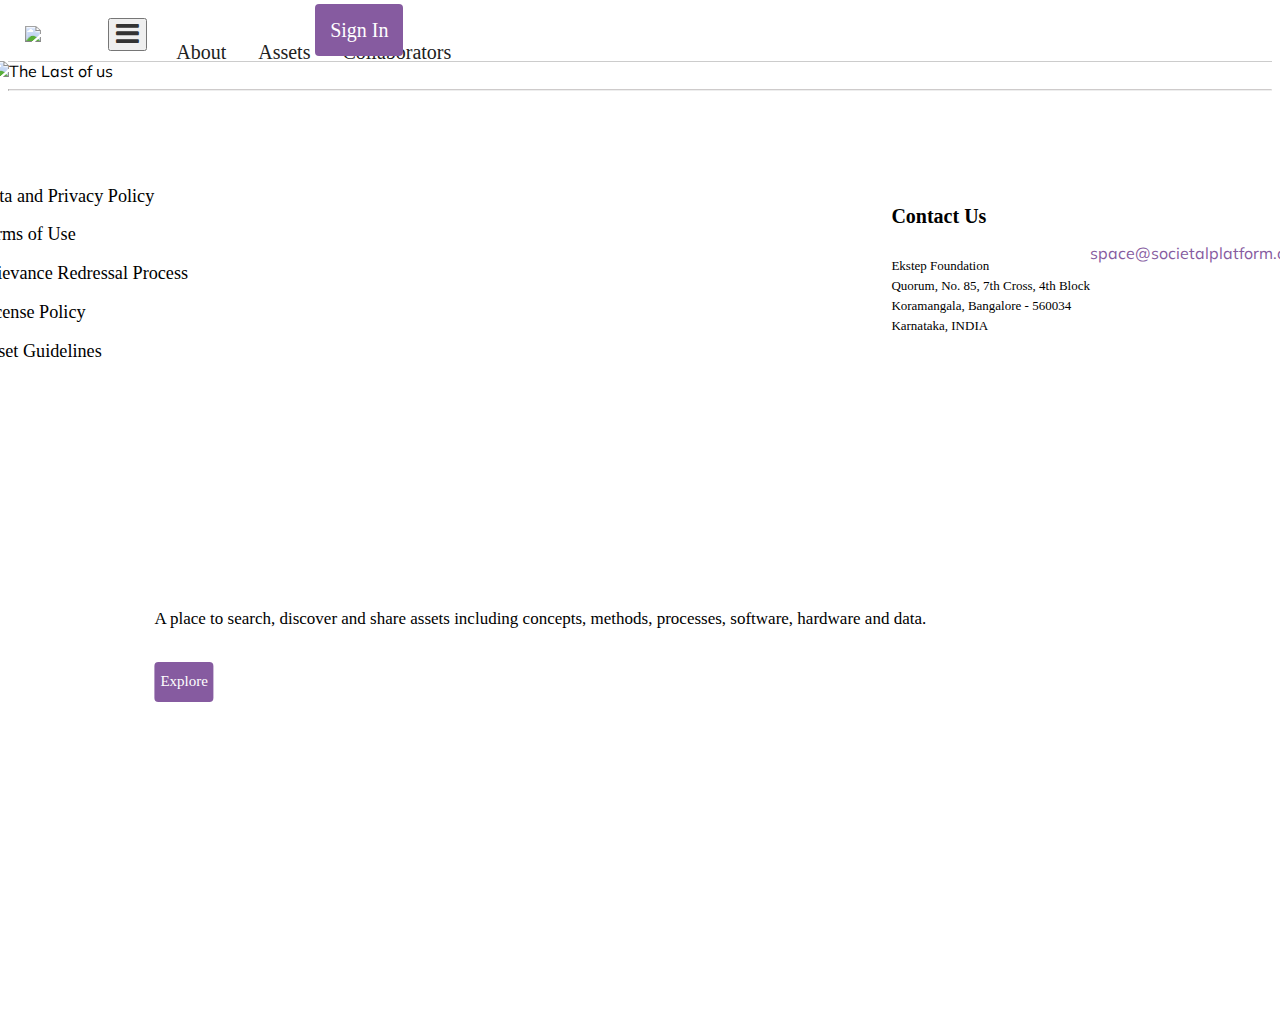
==== src/app/tenant/space/index.html @ 30da12bd "Merge remote-tracking branch 'origin/dev-rajesh' into sb2-content-v2" ====
<!DOCTYPE html>
<html lang="en" prefix="og: http://ogp.me/ns#">

<head>
	<meta charset="utf-8">
	<meta http-equiv="X-UA-Compatible" content="IE=edge">
	<meta name="viewport" content="width=device-width, initial-scale=1">
	<meta name="description"
		content="Teaching is better with a friend! Teach with Sunbird, the official MAA app for Sunbird’s school teachers.">
	<meta name="author" content="@HRDMinistry">
	<!-- changes -->
	<!-- Favicons -->
	<!-- <link rel="apple-touch-icon" sizes="180x180" href="images/favicons/apple-touch-icon.png"> -->
	<!-- <link rel="icon" type="image/png" sizes="32x32" href="images/favicons/favicon-32x32.png"> -->
	<!-- <link rel="icon" type="image/png" sizes="16x16" href="images/favicons/favicon-16x16.png"> -->
	<!-- <link rel="manifest" href="images/favicons/manifest.json"> -->
	<meta name="theme-color" content="#ffffff">

	<title>SPace</title>

	<!-- Og Tags -->
	<meta property="og:title" content="Sunbird" />
	<meta property="og:site_name" content="Sunbird" />
	<meta property="og:type" content="website" />
	<meta property="og:locale" content="en_gb" />
	<meta property="og:url" content="https://diksha.gov.in/Sunbird/" />
	<meta property="og:image" content="https://diksha.gov.in/Sunbird/images/preview.png" />
	<meta property="og:description"
		content="Teaching is better with a friend! Teach with Sunbird, the official MAA app for Sunbird’s school teachers." />

	<!--Twitter Cards-->
	<meta name="twitter:card" content="summary_large_image">
	<meta name="twitter:url" content="https://diksha.gov.in/Sunbird/">
	<meta name="twitter:title" content="Sunbird">
	<meta name="twitter:description"
		content="Teaching is better with a friend! Teach with Sunbird, the official MAA app for Sunbird’s school teachers.">
	<meta name="twitter:site" content="@Sunbird">
	<meta name="twitter:creator" content="@Sunbird">

	<!-- Bootstrap Core CSS -->
	<link href="vendor/bootstrap.min.css" rel="stylesheet">

	<!-- Font Awesome CSS -->
	<link href="vendor/font-awesome.min.css" rel="stylesheet">

	<!-- Magnific popup CSS -->
	<link href="vendor/magnific-popup.css" rel="stylesheet">

	<!-- Owl Carousel CSS -->
	<link href="vendor/owl.carousel.min.css" rel="stylesheet">

	<!-- Muli font-->
	<link href="https://fonts.googleapis.com/css?family=Montserrat%7CMuli%7COpen+Sans%7CRoboto" rel="stylesheet">

	<!-- font awesome-->
	<link href="https://stackpath.bootstrapcdn.com/font-awesome/4.7.0/css/font-awesome.min.css" rel="stylesheet" integrity="sha384-wvfXpqpZZVQGK6TAh5PVlGOfQNHSoD2xbE+QkPxCAFlNEevoEH3Sl0sibVcOQVnN" crossorigin="anonymous">

	<link href="https://fonts.googleapis.com/css2?family=Roboto+Slab&display=swap" rel="stylesheet">
	<!-- Custom CSS -->
	<link href="css/custom.css" rel="stylesheet">

	<link href="https://fonts.googleapis.com/css?family=Muli&display=swap" rel="stylesheet">
	<link href="https://fonts.googleapis.com/css?family=Open+Sans:300,300i,400,400i,600,600i,700,700i,800,800i"
		rel="stylesheet">
	<!-- HTML5 Shim and Respond.js IE8 support of HTML5 elements and media queries -->
	<!--[if lt IE 9]>
        <script src="js/html5shiv.js"></script>
        <script src="js/respond.min.js"></script>
    <![endif]-->
</head>

<body>

	<!-- Header -->
	<header style="display: flex;" class="bg-white p-10" id="nav-bar">
		<div class="ui logo d-flex flex-ai-center row">
			<div class="col-2">
				<span class="navbar-brand ">
					<a class="flex-ai-center ml-10"><img class="image centered cursor-pointer ml-10"
							src="images/spacelogonew.png" alt="sunbird.ins"></a>
				</span>
			</div>
			<div class="col navbar-toggle collapsed">
				<button type="button" class="navbar-toggle collapsed " data-toggle="collapse" data-target="#menu"
					aria-expanded="false">
					<span class="sr-only">Toggle navigation</span>
					<i class="fa fa-bars fa-2x"></i>
				</button>
			</div>
			



			<!-- <div class="col-lg-offset-3">
					<a class="sunblogin menuItem font-weight-bold ml-auto btn btn-purple" href="/resources" id="ab">
									Sign In </a>
					</div> -->

		</div>
		</div>
		<div style="display: flex;margin-right: 0;" class="container">
			<div class="col-lg-6">
				<nav class="navbar-collapse collapse" id="menu" aria-expanded="false"
					style="height: 1px;margin-top: 22px;margin-left: 30px;">
					<div class="computer only">
						<a class="menuItem links" onclick="gotoContact('about')">About</a>
						<a class="menuItem links" onclick="gotoResources('explore')">Assets</a>
						<a class="menuItem links" onclick="gotoContact('collaborators')">Collaborators</a>
						<!-- <a class="menuItem" id="a" onclick="gotoContact('contactUs')">Contact</a> -->
						<!-- <a class="menuItem" id="a" href="/contactUs">Contact</a> -->
						
					</div>
				</nav>
			</div>
			<div style="width: 46%;">
				<a class="col-lg-push-12 sunblogin menuItem font-weight-bold ml-auto btn btn-purple"
							href="/resources" id="ab">
							Sign In </a>
			</div>
		</div>
	</header>
	<!-- /Header -->

	<!-- Slideshow -->
	<div class="">
		<div class="container-fluid">
			<div class="row">
				<div id="owl-demo" class="owl-carousel slideshow-carousel">
					<!-- SlideShow Item-->
					<!-- <div class="container"> -->
					<div class="item"><img src="images/spacebannernew.jpg" alt="The Last of us">
						<div class="slide-details text-center text-white">
							<div class="container-1">
								<!-- <p class="fax"> Welcome to Societal Platform Assets Collaboration Environment</p> -->
								<p class="text"> A place to search, discover and share assets including concepts,
									methods, processes, software, hardware and data.
								</p>
								<br> <button class="ui explore btn btn-purple button flex-as-center mr-20" tabindex="0"
									onclick="gotoResources('explore')">
									Explore
								</button>
							</div>
						</div>
					</div>
					<!-- <div class="item"><img src="images/banner_bg.jpg" alt="GTA V">
						<div class="slide-details text-center text-white">
							<div class="container">
								<p class="fax2">Explore Thinking</p>
								<p class="text"> Societal Platform Thinking is a new way to resolve large scale, complex
									societal challenges at scale, with speed and sustainably. It brings Samaaj, Sarkaar
									and Bazaar together to collaborate and innovate leveraging the technology.
								</p>
								<br> <a target="_blank" class="ui explore btn btn-purple button flex-as-center mr-20"
									tabindex="0" href="https://societalplatform.org/">
									Explore the Thinking
								</a>
							</div>
						</div>
					</div>
					<div class="item"><img src="images/banner_bg.jpg" alt="Mirror Edge">
						<div class="slide-details text-center text-white">
							<div class="container">
								<p class="fax2">Core Values</p>
								<p class="text"> The foundation of Societal Platform Thinking rests on the underlying
									core values. The ten core values act as the North Star of the Thinking.</p>
								<br> <button class="ui explore btn btn-purple button flex-as-center mr-20" tabindex="0"
								onclick="gotoResources('core')">
									Explore the Core Values
								</button>
							</div>
						</div>
					</div>
					<div class="item"><img src="images/banner_bg.jpg" alt="Mirror Edge">
						<div class="slide-details text-center text-white">
							<div class="container">
								<p class="fax">Framework</p>
								<p class="text"> How can we practice Societal Platform Thinking to resolve large scale
									societal challenges? What is the next step forward in this journey? The Societal
									Platform Framework acts as a guide in the journey of Societal Platform by asking
									important questions and ushering towards the next steps.
								</p>
								<br> <button class="ui explore btn btn-purple button flex-as-center mr-20" tabindex="0"
								onclick="gotoResources('framework')">
									Explore the Framework
								</button>
							</div>
						</div>
					</div> -->
				</div>
			</div>
			<!-- /SlideShow Item-->
			<!-- </div> -->
		</div>
	</div>
	</div>
	<!-- /Slideshow -->



	<hr style="border-top: 1px solid #cecbcb;">
	<!-- Footer -->
	<footer class="footer1 container " *ngIf="showFooter" [class.changePadding]="padding === true">
		<div class="ui container">

			<div class="">
				<div class="row pt-2 pb-2">
					<!-- <div class="col-lg-3 col-sm-12 col-md-4 text-pp-crt  mt-15 "> -->
					<!-- <div class="row">
							<div _ngcontent-c3="" class="ft-1 font" role="banner">
								<p><a href="https://societalplatform.org/code-of-sharing/" class="cmnlink"
										style="font-family: 'Muli', sans-serif;" target="_blank" >Societal
										Platform Code of Sharing</a></p>
								<p><a href="https://twitter.com/SocietalPlatfrm" target="_blank"
										style="font-family: 'Muli', sans-serif;"
										class="footer__link footer__link--twitter cmnlink"><i class="fa fa-twitter"></i> Follow
										us on Twitter</a></p>
							</div>
						</div> -->
					<div class="col">
						<div class="row">
							<div _ngcontent-c3="" class="ft-1 font" role="banner">
								<!-- <p class="p"> EkStep Foundation </p>
                     <p class="p"><a href="space@societalplatform.org" style="font-family: 'Muli', sans-serif;" target="_blank" class=""></a>   email: space@societalplatform.org</p> -->
								<p class="p"><a onclick="footer('policy')">Data and Privacy Policy </a> </p>
								<p class="p"> <a onclick="footer('termsOfUse')">Terms of Use </a> </p>
								<p class="p"> <a onclick="footer('process')">Grievance Redressal Process </a> </p>
								<p class="p"> <a onclick="footer('licensepolicy')">License Policy </a> </p>
								<p class="p"> <a onclick="footer('assetguidelines')">Asset Guidelines </a> </p>
							</div>
						</div>
					</div>
					<!-- <div class="col-lg-6 pr-5 col-md-5 col-sm-12 text-pp-crt-rg  mt-15" style="padding:0 1em;">
						<div class="row font">
							<p>Copyright © 2018 EkStep Foundation. All content here is licensed under a&nbsp;<a
									title=" Creative Commons Attribution-NoDerivatives 4.0 International License"
									href="https://creativecommons.org/licenses/by-nd/4.0/" target="_blank"
									class="link"
									rel="noopener">Creative Commons Attribution-NoDerivatives 4.0 International
									License</a>&nbsp;unless otherwise noted.</p>
						</div>
					</div> -->
					<div class="col-lg-3 col-md-4 col-sm-12 text-pp mt-15">
						<div class="row r">
							<h5 class="footer__title" style="font-family: 'CampaignMedium';
							color: Black!important;">Contact Us</h5>
						</div>
						<div class="row">
							<div>
								<p class="footer__right__content" style="font-family: 'MonsterattRegular_2';">Ekstep
									Foundation <br>
									Quorum, No. 85, 7th Cross, 4th Block<br>
									Koramangala, Bangalore - 560034<br>
									Karnataka, INDIA</p>
							</div>
							<div>
								<a class="text-purple" href="mailto: space@societalplatform.org" style="font-family: 'Muli', sans-serif;"
									class="link" target="_blank" class="footer__link">space@societalplatform.org</a>
							</div>

						</div>
					</div>
				</div>
			</div>
		</div>
	</footer>
	<!-- /Footer -->

	<!-- jQuery (necessary for Bootstrap's JavaScript plugins) -->
	<script src="vendor/jquery.min.js"></script>
	<script src="vendor/bootstrap.min.js"></script>
	<script src="vendor/owl.carousel.min.js"></script>
	<script src="vendor/scrollreveal.min.js"></script>
	<script src="vendor/jquery.magnific-popup.min.js"></script>
	<script src="js/custom.js"></script>

	<script type="text/JavaScript">
	$(document).ready(function() {
 $("#owl-demo").owlCarousel({
	 
	 navigation : true, // Show next and prev buttons
	 slideSpeed : 300,
	 paginationSpeed : 400,
	 singleItem:true,
	 items : 4

 });
});
function gotoResources(key) {
	console.log('function callled by = ', key);
if(key){
		window.location.href = '/space/'+ key;
    }
}
function gotoContact(key) {
	console.log('function callled by = ', key);
	if ( key === 'about') {
    window.location.href = '/space/'+key;
    }
    if ( key === 'contactUs') {
		window.location.href = '/space/'+key;
		}
		if ( key === 'collaborators') {
		window.location.href = '/space/'+ key;
    }
}
function footer(key) {
	debugger;
	if ( key === 'policy') {
    window.location.href = '/space/'+key;
    }
    if ( key === 'process') {
		window.location.href = '/space/'+key;
		}
		if ( key === 'termsOfUse') {
		window.location.href = '/space/'+key;
	}
	if( key === 'licensepolicy') {
        window.location.href = '/space/'+key;
      }
      if( key === 'assetguidelines') {
        window.location.href = '/space/'+key;
      }
}
	</script>
</body>

</html>
---- src/app/tenant/space/css/custom.css ----
@media screen and (max-width:600px){
.col-xxs-3{width:25% !important; padding-left:15px; padding-right:15px; position:relative; float:left;}
.col-xxs-4{width:33.33% !important; padding-left:15px; padding-right:15px; position:relative;float:left;}
.col-xxs-6{width:50% !important; padding-left:15px; padding-right:15px; position:relative;float:left;}
.col-xxs-9{width:75% !important; padding-left:15px; padding-right:15px; position:relative;float:left;}
.col-xxs-12{width:100% !important; padding-left:15px; padding-right:15px; position:relative;float:left;}
.sites-list{flex-wrap:wrap;}
.site-item{width:33.33%;}
.site-1{width:70%;}
.site-2{width:30%;}
.site-3{width:70%;}
.site-4{width:30%;}
}
@media screen and (max-width:480px){
.col-xxxs-1{width:8.33% !important; padding-left:15px; padding-right:15px; position:relative;float:left;}
.col-xxxs-2{width:16.66% !important; padding-left:15px; padding-right:15px; position:relative;float:left;}
.col-xxxs-3{width:25% !important; padding-left:15px; padding-right:15px; position:relative;float:left;}
.col-xxxs-4{width:33.33% !important; padding-left:15px; padding-right:15px; position:relative;float:left;}
.col-xxxs-6{width:50% !important; padding-left:15px; padding-right:15px; position:relative;float:left;}
.col-xxxs-10{width:83.34% !important; padding-left:15px; padding-right:15px; position:relative;float:left;}
.col-xxxs-11{width:91.64% !important; padding-left:15px; padding-right:15px; position:relative;float:left;}
.col-xxxs-12{width:100% !important; padding-left:15px; padding-right:15px; position:relative;float:left;}
footer{text-align:center;}
.site-item{width:50%;}
.news-item h4{font-size:16px;}
.site-1{width:70%;}
.site-2{width:30%;}
.site-3{width:100%;}
.site-4{width:100%;}

}

body{
	font-family: 'Muli', sans-serif;
	overflow-x: hidden;
}
@font-face {
	font-family: 'CampaignMedium';
	src: url('../fonts/CampaignMedium.woff');
	font-style: normal !important;
	font-weight: 500 !important;
}
.margint5{
	margin-top:5px;
}
.partnerTitle {
	font-family: 'CampaignMedium' !important;
}
.padding10{
	padding:10px;
}
video{
	width:100%;
}
img{
	max-width:100%;
}
.responsive-video {
	position: relative;
	padding-bottom: 56.25%; /* 16:9 */
	height: 0;
}
.responsive-video iframe ,
.responsive-video video {
	position: absolute;
	top: 0;
	left: 0;
	width: 100%;
	height: 100%;
	border-radius:5px;
}

a,
a:hover,
a:active,
a:focus,
a.no-underline,
a.no-underline:hover,
a.no-underline:active,
a.no-underline:focus{
	text-decoration:none;
}
a.white{
    color: #fff;
    border: 2px solid #fff;
}
a.white:hover,
a.white:active,
a.white:focus{
	color: #333;
    border: 2px solid #FBBC05;
    background-color:#FBBC05;
    text-shadow: none;
}
a.orange{
	color: #333;
    border: 2px solid #FBBC05;
    background-color:#FBBC05;
    text-shadow: none;
}

a.orange:hover,
a.orange:active,
a.orange:focus{
    color: #fff;
    border: 2px solid #fff;
    background-color:transparent
}
.transition{
	transition: all 300ms;
}
.text-brown{
	color:#ed653e;
}
.text-white{
	color:#fff !important;
}
.text-blue{
	color: #012b54;
}
.text-gray{
	color: #777;
}
.bg-blue{
	background: #012b54;
}
.bg-gray{
	background: #555;
}
.bg-white{
	background: #fff;
}
.header {
    padding-top: 15px;
    padding-bottom: 15px;
}
h1.logo {
    margin: 0;
    padding: 0;
}
h1.logo img{ 
	margin:0 15px 0 0;
	max-height:50px;
}
.h2, h2 {
    font-size: 24px;
    font-weight: 600;
}
.navbar-brand{
	font-size: 13px;
    font-weight: 600;
    color: #fff;
	/* padding: 5px 20px; */
	padding: 1.6px !important;
    line-height: 20px;
}
.nav>li>a{
	font-size: 13px;
    font-weight: 600;
    color: #333;
    transition: color 0.25s ease-out;
    text-decoration: none;
    padding: 13px 18px;
    display: block;
    line-height: 20px;
}
.nav>li>a:focus,
.nav>li>a:hover{
    text-decoration: none;
    background-color: transparent;
    color: #f47f62;
}
.nav>li>a.login{
	background-color: #019648
}
.nav>li>a.login:hover,
.nav>li>a.login:active,
.nav>li>a.login:focus{
	background-color: #f47f62;
	color:#fff;
}
.navbar-toggle{
	margin:0;
	/* padding:13px 20px; */
	color:#333;
}
.navbar-brand{
	height:auto;
}
.navbar-collapse.in{
    z-index: 2;
}
.nav-fix{
	position:fixed;
	top:0;
	left:0;
	right:0;
	z-index:99;
}
#nav-bar{
	box-shadow: 0 1px 0 #ccc;
}
.menu{
	margin-top: 20px;
}
.nav-fix .menu{
	margin-top: 5px;
}
.hash-fix:before{
	display: block; 
	content: " "; 
	visibility: hidden;
	margin-top:-55px;
	height:55px;
}
.header-bg{
	background:url(../images/header-bg.png) 0 0 no-repeat;
	background-size: cover;
}
.top-space{
	margin-top:20px;
}
.gray-scale{
    -webkit-filter: grayscale(50%);
    filter: grayscale(50%);
}
.slogan span{
	font-size:14px;
	font-weight:600;
	color:#ed653e;
}
.slogan strong{
	color:#fff;
	font-size: 28px;
    line-height: 36px;
}
.readMore,
.readLess{
	cursor:pointer;
}

.owl-carousel .owl-item .quote-personImg img{
	border-radius:50%;
	width: 150px;
    height: 150px;
    margin: 0 auto;
}
.quote{
	text-align:center;
	padding:30px 0;
}
.quote-text{
	font-size: 14px;
	margin: 20px;
	position:relative;
	padding:5px;
}
.quote-text:before,
.quote-text:after{
	display: inline-block;
    font: normal normal normal 14px/1 FontAwesome;
    font-size: inherit;
    text-rendering: auto;
    -webkit-font-smoothing: antialiased;
    -moz-osx-font-smoothing: grayscale;
    position:absolute;
    top:-5px;
}
.quote-text:before{
	content: "\f10d";
	left:-15px;
}
.quote-text:after{
	content: "\f10e";
	right:-15px;
}
.quote-personName{
	font-size:20px;
}
.quote-personPosition{
	font-weight: 500
}
.owl-prev,
.owl-next{
	position:absolute;
	top:50%;
	transform: translateY(-50%);
	font-size:42px;
	color:#777;
}
.owl-prev{
	left:5px;
	right:auto;
}
.owl-next{
	right:5px;
	left:auto;
}
.owl-dots{
	display:flex;
	justify-content:center;
}
.owl-dot{
	height:8px;
	width:8px;
	border-radius:50%;
	border:1px solid #ccc;
	margin:3px;
	background-color:rgba(0,0,0,0.7);
}
.owl-dot.active{
	border:1px solid #eee;
	background-color:#eee;
}
.owl-nav div{
	padding:5px;
}
/*Journey Slideshow*/
.milestone{
	position:relative;
}
.milestone-details{
	background-color:rgba(0,0,0,0.7);
	padding:20px 30px;
	color:#fff;
}
.milestone-date{
	font-weight:600;
	margin-bottom:10px;
	font-size: 16px;
}
/*Slideshow*/
.slide{
	position:relative;
}
.slide-details{
	padding:0;
	color:#333;
	position:absolute;
	top: 50%;
	left:50%;
	transform:translate(-50%,-50%);
	font-weight:500;
	font-size:15px;
	/* text-shadow:1px 1px 1px #000; */
	width:100%;
}

.slide-highlights{
	font-weight:600;
	font-size:16px;
}
.slide-cover{
	position:absolute;
	top:0;
	bottom:0;
	left:0;
	right:0;
}
.slide-grad{
	background-color:rgba(0,0,0,0.6);
}
.slide-actions{
	text-transform:uppercase;
}
/* .slide-details a{
	padding: 5px 10px;
    line-height: 1;
    font-size: 15px;
    color:#333;
	border: 2px solid #333;
	display:inline-block;
} */
.slide-desc{
	font-weight:100;
	font-size:13px;
}
.slideshow-carousel .owl-prev,
.slideshow-carousel .owl-next{
	color: #fff;
	text-shadow:0 0 1px #ccc;
}
.slide-icons{
	display:flex;
	justify-content:center;
}
.slide-icons img{
	width:auto !important;
	height: 50px;
	margin:5px 15px;
}
.slide-details h2{
	font-weight:300;
	font-size:14px;
	line-height:1.1;
	margin:0;
}
.slide-details h2 strong{
	font-weight: 500;
	font-size: 14px;
}
/* Vision Slideshow */
.vision-carousel .owl-prev, 
.vision-carousel .owl-next{
	color: #fff;
	text-shadow:0 0 1px #ccc;
}
.champions img{
	max-height:80px;
}
.sites-list{
	display: flex;
    justify-content: space-around;
    align-items: center;
}
.site-item{
	padding:10px;
	text-align:center;
}
.partner img{height:60px;margin:10px 30px; width:auto !important;}
footer a:hover,
footer a:active,
footer a:focus,
footer a:visited{
    color: #0056b3;
	text-decoration:underline;
}
address{margin:0;}
.alpha-list{
	list-style-type: lower-alpha;
}
.lower-roman{
	list-style-type: lower-roman;
}
.list-circle{
	list-style-type: circle;
}
/*Above 768px*/
@media only screen and (min-width: 768px){
	.owl-dots{
		position:absolute;
		bottom:20px;
		right:30px;
	}
	.owl-dot{
		height:8px;
		width:8px;
		border-radius:50%;
		border:1px solid #fff;
		margin:3px;
		background-color:transparent;
		box-shadow: 0 0 2px #888;
	}
	.owl-dot.active{
		border:1px solid #fff;
		background-color:#fff;
	}
	.milestone-details{
		position:absolute;
		bottom:0;
		left:0;
		right:0;
		background-color:rgba(0,0,0,0.7);
		padding:20px 30px;
		color:#fff;
	}
	.slide-details{
		font-size:22px;
		/* text-shadow:1px 1px 1px #000; */
		/* width:90%; */
		position: absolute;
    left: 0;
    bottom: 0;
		width: auto;
		padding:20px 30px;
	}
	.slide-highlights{
		font-size:34px;
	}
	.slide-actions{
		padding:10px;
		margin:10px 0;
	}
	.slide-icons img{
		height: 80px;
		margin:5px 20px;
	}
	.slide-details h2{
		font-weight:300;
		font-size:34px;
		line-height:1.5;
	}
	.slide-details h2 strong{
		font-weight: 500;
		font-size: 30px;
	}
	/* .slide-details a{
		padding: 5px 10px;
		margin:0 10px;
		font-size: 18px;
	} */
	.slide-desc{
		margin:10px 0;
		font-size:22px;
	}
	.slide-details{
		transform: translate(10%,30%);
	}
	.slide-actions{
		padding:10px 0;
	}
}
/*Above 992px*/
@media only screen and (min-width: 992px){
	.header-bg {
		background-size:100%;
	}
	.top-space{
		margin-top:40px;
	}	
	.slogan span{
		font-size:18px;
	}
	.slogan strong{
		color:#fff;
		font-size:40px;
		line-height: 50px;
	}
	.quote{
		padding:30px;
	}
	.quote-text{
		font-size: 18px;
		margin: 20px 70px;
		position:relative;
	}
	.owl-nav{
		top:50%;
	}
	.site-1{
		max-width: 230px;
	}
	h1.logo img{ 
		margin:0 20px 0 0;
		max-height:75px;
	}
	.nav-fix h1.logo img{ 
		margin:0 20px 0 0;
		max-height:50px;
	}
}
/*Above 1200px*/
@media screen and (min-width:1200px){
	.playlist-cover {
		height:360px;
	}
}
/*Above 1280px*/
@media screen and (min-width: 1280px){
	.slogan{
		padding: 0 20px;
	}
	.slogan strong{
		color:#fff;
		font-size:48px;
		line-height: 60px;
	}
}
.playlist{
	border:1px solid #ccc;
	border-radius:3px;
	padding:15px;
}
.playlist-cover {
	overflow-y:auto;
}
.playlist-list-item{
	margin:0 0 15px 0;
	cursor:pointer;
}
.playlist-list-item span,
.playlist-list-item a,
.playlist-list-item a:hover,
.playlist-list-item a:active,
.playlist-list-item a:focus{
	display:flex;
	color:#555;
	text-decoration:none;
	align-items: center;	
}
.playlist-list-item.active span,
.playlist-list-item.active a{
	color:#ed653e;	
}
.playlist-list-item a i,
.playlist-list-item span i{
	display:inline-block;
    margin: 5px 20px 5px 5px;
}
/*Above 1200px*/
@media screen and (min-width:1200px){
	.playlist-cover {
		height:360px;
	}
}

.fax{
	margin-top: 3rem;
	  font-size: 41px;
	  font-family: 'Muli', sans-serif , Bold;
  }
  .fax2{
  
	  margin-top: 5rem;
		font-size: 41px;
		font-family: 'Muli', sans-serif , Bold;
  }
  .text {
    width: 74rem;
    margin: auto;
    display: block;
	font-size: 17px;
	color: black;
    font-family: 'MonsterattRegular_2';
    font-weight: 400;
  }
  .btn-purple {
	background-color: #865BA0 !important;
	border-radius:4px !important;
	border: none;
	color:#fff !important;
	border-radius: 5px;
	height: 40px;
	font-family: 'MonsterattRegular_2';
	font-size: 15px;
	width: fit-content;
	/* text-transform: uppercase; */
	font-weight: 400;
	box-shadow: none;
	cursor: pointer;
  }
  .flex-ai-center {
    align-items: center !important;
}
.image {
	/*
	 height: 44px !important;
	 */
	/* max-height: 56px; */
    vertical-align: middle;
    border-style: none;
}
.ml-10 {
    margin-left: 10px !important;
}
.cursor-pointer {
    cursor: pointer !important;
}
@media (min-width: 992px){
.col-lg {
    flex-basis: 0;
    flex-grow: 1;
    max-width: 100%;
}}
 .col-lg {
    position: relative;
    width: 100%;
    padding-right: 15px;
    padding-left: 15px;
}
.d-flex {
    display: flex!important;
}
.row {
    display: flex;
    flex-wrap: wrap;
    margin-right: -15px;
    margin-left: -15px;
}
  .ui.basic.button.qr-code-btn.disabled {
	opacity: 0.7 !important;
  }
  .item1 {
  color: black!important;
  box-shadow: none;
  -ms-grid-row-align: center;
  align-self: center;
  margin: 0 0;
  padding: .35714286em .5em;
  font-weight: 400;
  transition: opacity .1s ease;
  }
  #buttonS{
	display: block;
	  width: 115px;
	  /* height: 25px; */
	  background: lightgreen;
	  /* padding: 10px; */
	  text-align: center;
	  border-radius: 5px;
	  color: white;
	  font-weight: bold;
  }
  #a {
	font-family: 'Muli', sans-serif;
  }
  .nav-item{
	color: white !important;
  }
  
  .green1 {
	background-color:lightgreen !important;
  }
  .primary-header .logo img {
	height: 44px !important;
  }
  .ui.text.menu .item {
	color: white !important;
  }
  .i{
	font-family: 'Muli', sans-serif;
  }
  .fz
  {
	justify-content: center;
	height: 1rem !important;
  }
  /* Tabs*/
  section {
	padding: 60px 0;
  }
  .link {
	cursor: pointer;
  }
  section .section-title {
	text-align: center;
	color: #007b5e;
	margin-bottom: 50px;
	text-transform: uppercase;
  }
  #tabs{
  background: #007b5e;
	color: #eee;
  }
  #tabs h6.section-title{
	color: #eee;
  }
  
  #tabs .nav-tabs .nav-item.show .nav-link, .nav-tabs .nav-link.active {
	color:white;
	background-color: transparent;
	border-color: transparent transparent #f3f3f3;
	border-bottom: 4px solid !important;
	font-size: 13px !important;
	font-weight: bold;
  }
  .nav-tabs .nav-link.active {
	font-size: 13px !important;
	color:white;
  }
  @media only screen and (min-width: 768px) {
	.primary-searchbar-alignment {
	  margin-right: auto;
	  margin-left: 15px;
	  width: calc(100% - 284px);
	  max-width: 490px;
	}
	.ui.basic.button.qr-code-btn {
	  height: 29px;
	  padding-top: 8px;
	}
  }
  
  .primary-nav-item .item {
	font-size: 1rem;
  }
  
  .ui.menu .primary-nav-item a.item.active {
	background: none;
	
	font-size: 1rem;
	font-weight: bold;
  }
  .ui.menu .primary-nav-item a.item:hover {
	
  }
  .ui.text.menu .item.active {
	
	font-size: 1rem;
	font-weight: bold;
  }
  
  .ui.menu a.item:hover {
	background: none;
  }
  
  .ui.menu .primary-nav-item a.item.divider {
	top: 15px;
	border-right: 0.5px solid #196d7f;
	opacity: 0.4;
	max-height: 8px;
	padding: 8px;
	border-width: 2px;
	margin-right: 10px;
  }
  a.links {
	font-family: 'CampaignMedium' !important;
	font-size: 1.25em;
    padding: 14px;
}
#ab{
	border-radius:4px !important;
	text-align: center;
	font-style: 'MonsterattRegular_2' !important;
	font-weight: 400 !important;
	z-index: 11;
	font-size: 1.25em !important;
	height: 47px;
	padding: 15px !important;
	margin: 4px;
  }
  .ui.icon.button {
	background: #edf4f9;
	padding: 1px 7px 4px 7px;
  }
  
  
  .ui.menu .active.item {
	background: none;
  }
  .search-qrcode-divider {
	opacity: 0.4;
	border-right: 2px solid #fff;
  }
  
  .profile-avtar:hover{
	opacity:1;
  }
  
  @media screen and (max-width:374px ) and (min-width: 312px) {
	.primary-header .logo img{
	  height:36px !important;
	}
	.navbar-padding {
	  padding: 3rem !important;
	  margin-top: -5rem !important;
	}
  .profile-avtar {
	top: -4rem;
	  left: 17rem;
  }
  
	}
	  @media screen and (max-width: 424px) and (min-width: 375px) {
  
	  .img-fluid[_ngcontent-c17] {
		  height: 60rem !important;
	  }
	  .text-c[_ngcontent-c8] {
		width: 0 !important;
	  }
	  .navbar-padding {
		padding: 3rem !important;
		/* margin-top: -5rem !important; */
	  }
	  .primary-header .logo img{
		height:41px !important;
	  }
	  .main-header {
		width: 100vw !important;
	  }
	}
  
  @media screen and (max-width: 765px) and (min-width: 425px) {
  
	.img-fluid[_ngcontent-c17] {
		height: 60rem !important;
	}
	.text-c[_ngcontent-c8] {
	  width:0 !important;
	}
	.navbar-padding {
	  padding: 3rem !important;
	   /* margin-top: -5rem !important; */
	}
	.primary-header .logo img{
	  height:41px !important;
	}
	.main-header {
	  width: 100vw !important;
	}
  }
  @media only screen and (min-width: 766px) and (max-width:980px) {
	
	.navbar-padding {
	  padding: 1.4rem !important;
	}
	.main-header {
	  width: 101vw !important;  
	}
  }
  
  @media not all and (min-width: 375px) {
	.avatar-container {
	  margin-right: 5rem !important;
	}
  .dropdown {
	margin-right: 5rem !important;
  }
  }
  @media (min-width: 768px) {
.navbar-right {
    float: right!important;
    margin-right: 0 !important;
}
}
.ml-auto {
    margin-left: auto!important;
}
.pr-30 {
    padding-right: 30px !important;
}
.menuItem:first-child {
	border-radius: 0!important;
}
.menuItem{
    /* font-size: 1rem; */
    /* display: flex; */
	align-items: center;
	cursor: pointer;
	/* opacity: 0.8; */
}
a.menuItem:hover {
	color: #865BA0;
}
a:not([href]):not([tabindex]) {
    /* color: inherit; */
    text-decoration: none;
}
 .menuItem {
    position: relative;
    vertical-align: middle;
    line-height: 1;
    text-decoration: none;
    -webkit-tap-highlight-color: transparent;
    flex: 0 0 auto;
    -webkit-user-select: none;
    -moz-user-select: none;
    -ms-user-select: none;
    user-select: none;
    background: 0 0;
    padding: 0.8em 1.14285714em;
    text-transform: none;
    color: #212121;
    font-weight: 400;
    transition: background .1s ease,box-shadow .1s ease,color .1s ease;
}
.font-weight-bold[_ngcontent-c2] {
    font-weight: 700!important;
}
.sunblogin {
    z-index: 11;
}
.p-10 {
	padding: 10px;
}
#owl-demo .item img{
    display: block;
    width: 100%;
    height: auto;
}
/* .owl-carousel .owl-item img {
	width: unset !important;
} */
/* img {
	width: unset !important;
	max-width: unset !important;
} */
@media only screen and (min-width: 768px) {
.owl-dots {
	position: inherit !important;
	right: unset;
	bottom: 85px;
}
}
p {
	/* margin: 0 0 1.53em; */
    line-height: 1.7em;
}
.owl-nav div {
    padding: 110px !important;
}
.owl-prev, .owl-next {
    position: absolute;
    top: 41%;
    transform: translateY(-50%);
    font-size: 30px;
    width: 20px;
    height: 20px;
    background: no-repeat 50% / 100% 100%;
    opacity: 0.5;
}

.ft-copyright {
    background-color: white;
    border-top: 1px solid white;
    display: flex;
}
footer{
    margin-top: 2em;
    padding-top: 1em;
    /* border-top: 1px solid #e4e4e4 */

}
.changePadding {
    padding-top : 0rem !important;
}
.text-pp-crt,
	.text-pp-crt-rg {
		color: #585858;
    }
    .developer {
		text-align: center;
    }
    
    .footer1{
        background-color:white;
        /* padding: 4.57rem 0; */
        font-size: 14px;
        padding-top: 3rem;
    }
.font{
font-size: 12px;
font-family: 'Muli', sans-serif;
}
.font1{
font-size: 12px;
font-family: 'Muli', sans-serif;
}
.text-pp{
    font-size: 16px;
    color: #585858;
}
/* hr{
    border: none !important;
    border-left: 1px solid gray !important;
    height: 3rem !important;
    width: 1px !important;
} */
.link {
    cursor: pointer;
}
.footer__title {
    font-family: "Muli",serif;
    color: #707070;
    margin-bottom: 15px;
    font-size: 20px;
    line-height: 1.2em;
}
.footer__link:hover:hover, .footer a:hover:hover {
    color: #7ebde4;
}
.footer__link--twitter, .footer a--twitter {
    display: block;
    margin-top: 20px;
}
a:hover, a:active {
    outline: 0;
}
.ft-1 a {
    text-decoration: none;
    font-size:1.3em;
	font-family: 'MonsterattRegular_2';
    color:black!important;
    cursor: pointer;
}
.footer__right__content {
    color: black;
    font-weight: 400;
    margin-bottom: 15px;
    font-size: 13px;
    line-height: 1.53846em;
}

@media screen and (min-width:312px ) and (max-width: 424px) {
.footer1 {
    margin-top: 1rem !important;
    width: 92vw;
    margin-left: 1rem !important;
}
.text-1 {
    margin-bottom: -1rem;
}
}
@media screen and(min-width: 425px ) and (max-width:767px) {
    .footer1 {
        margin-top: -4rem !important;
        width: 77vw !important;
        margin-left: 1rem !important;
    }
}
@media screen and (min-width: 768px) and (max-width:980px) {
    .footer1 {
        margin-top: 1rem !important;
        width: 99vw !important;
        margin-left: 1.6rem !important;

    }
    .changePadding {
        margin-top: 0rem;
    }
    }
@media screen and (min-width:1024px) and (max-width: 1699px) {
    .footer1 {
        margin-top: 2rem !important;
    }
}
 @media screen and (min-width: 1700px) and (max-width:1800px) {
    .container{
    max-width: 121rem;
}
.font {
  font-size: 20px !important;
}
.footer__right__content {
  font-size: 20px !important;
}
.footer__title {
  font-size: 33px !important;
}
}
@media screen and (min-width: 1801px) and (max-width:2560px) { 
    .container{
        max-width: 121rem;
    }
    .font {
      font-size: 20px !important;
    }
    .footer__right__content {
      font-size: 20px !important;
    }
    .footer__title {
      font-size: 33px !important;
    }
}
.pr-5 {
    padding-right: 3rem!important;
}
.link {
	color: #007bff;
}
.cmnlink:hover {
		opacity: 0.8; 
		text-decoration: none;
}
.col {
	flex-basis: 0;
	flex-grow: 1;
	max-width: 100%;	
}
.p {
	font-size: 14px;
	color: #585858;
}
a:hover {
	text-decoration: none !important;
}
/* .col-lg-5 {
	width: 39.666667% !important;
} */
@media (min-width: 1200px) {
.col-lg-5 {
    width: 39.666667% !important;
}
}
@media (min-width: 1200px) {
.col-lg-6 {
    width: 43%;
}
}
.computer.only {
    width: max-content;
}
.text-purple{
	text-decoration: none;
color:#865BA0 !important;
}
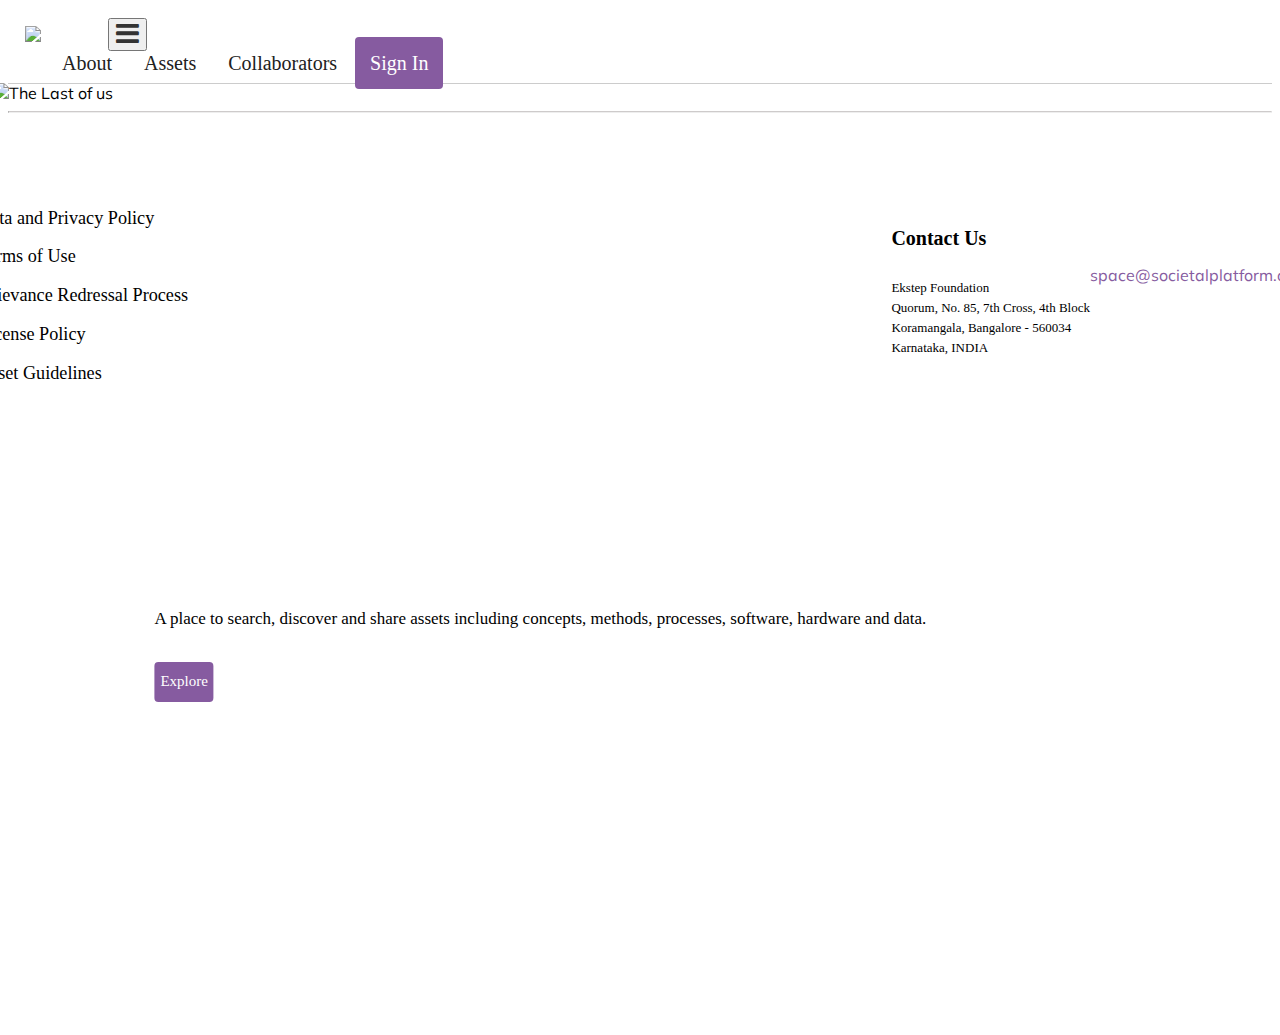
==== commit af2b5cdc: "Responsive Design Done" ====
--- a/src/app/tenant/space/index.html
+++ b/src/app/tenant/space/index.html
@@ -72,9 +72,9 @@
 <body>
 
 	<!-- Header -->
-	<header style="display: flex;" class="bg-white p-10" id="nav-bar">
+	<header class="bg-white p-10" id="nav-bar">
 		<div class="ui logo d-flex flex-ai-center row">
-			<div class="col-2">
+			<div class="col2">
 				<span class="navbar-brand ">
 					<a class="flex-ai-center ml-10"><img class="image centered cursor-pointer ml-10"
 							src="images/spacelogonew.png" alt="sunbird.ins"></a>
@@ -97,26 +97,19 @@
 					</div> -->
 
 		</div>
-		</div>
 		<div style="display: flex;margin-right: 0;" class="container">
-			<div class="col-lg-6">
-				<nav class="navbar-collapse collapse" id="menu" aria-expanded="false"
-					style="height: 1px;margin-top: 22px;margin-left: 30px;">
-					<div class="computer only">
+				<nav class="navbar-collapse collapse menu-bar" id="menu" aria-expanded="false">
+					<div class="computer only menu-container">
 						<a class="menuItem links" onclick="gotoContact('about')">About</a>
 						<a class="menuItem links" onclick="gotoResources('explore')">Assets</a>
 						<a class="menuItem links" onclick="gotoContact('collaborators')">Collaborators</a>
 						<!-- <a class="menuItem" id="a" onclick="gotoContact('contactUs')">Contact</a> -->
 						<!-- <a class="menuItem" id="a" href="/contactUs">Contact</a> -->
-						
+						<a class="col-lg-push-12 sunblogin menuItem font-weight-bold ml-auto btn btn-purple"
+									href="/resources" id="ab">
+									Sign In </a>
 					</div>
 				</nav>
-			</div>
-			<div style="width: 46%;">
-				<a class="col-lg-push-12 sunblogin menuItem font-weight-bold ml-auto btn btn-purple"
-							href="/resources" id="ab">
-							Sign In </a>
-			</div>
 		</div>
 	</header>
 	<!-- /Header -->
@@ -132,9 +125,7 @@
 						<div class="slide-details text-center text-white">
 							<div class="container-1">
 								<!-- <p class="fax"> Welcome to Societal Platform Assets Collaboration Environment</p> -->
-								<p class="text"> A place to search, discover and share assets including concepts,
-									methods, processes, software, hardware and data.
-								</p>
+								<p class="text"> A place to search, discover and share assets including concepts, methods, processes, software, hardware and data.</p>
 								<br> <button class="ui explore btn btn-purple button flex-as-center mr-20" tabindex="0"
 									onclick="gotoResources('explore')">
 									Explore
@@ -217,7 +208,7 @@
 							</div>
 						</div> -->
 					<div class="col">
-						<div class="row">
+						<div class="row justify-center">
 							<div _ngcontent-c3="" class="ft-1 font" role="banner">
 								<!-- <p class="p"> EkStep Foundation </p>
                      <p class="p"><a href="space@societalplatform.org" style="font-family: 'Muli', sans-serif;" target="_blank" class=""></a>   email: space@societalplatform.org</p> -->
@@ -240,13 +231,13 @@
 						</div>
 					</div> -->
 					<div class="col-lg-3 col-md-4 col-sm-12 text-pp mt-15">
-						<div class="row r">
+						<div class="row r justify-center">
 							<h5 class="footer__title" style="font-family: 'CampaignMedium';
 							color: Black!important;">Contact Us</h5>
 						</div>
-						<div class="row">
+						<div class="row justify-center">
 							<div>
-								<p class="footer__right__content" style="font-family: 'MonsterattRegular_2';">Ekstep
+								<p class="footer__right__content" style="font-family: 'MontserratRegular_2';">Ekstep
 									Foundation <br>
 									Quorum, No. 85, 7th Cross, 4th Block<br>
 									Koramangala, Bangalore - 560034<br>
--- a/src/app/tenant/space/css/custom.css
+++ b/src/app/tenant/space/css/custom.css
@@ -1,3 +1,6 @@
+.menu-bar {
+	margin-left: 30px !important;
+}
 @media screen and (max-width:600px){
 .col-xxs-3{width:25% !important; padding-left:15px; padding-right:15px; position:relative; float:left;}
 .col-xxs-4{width:33.33% !important; padding-left:15px; padding-right:15px; position:relative;float:left;}
@@ -10,6 +13,33 @@
 .site-2{width:30%;}
 .site-3{width:70%;}
 .site-4{width:30%;}
+.justify-center {
+	justify-content: center;
+}
+.slide-details{
+	font-size: 12px !important;
+	transform: translate(-50%,32%) !important;
+}
+.text {
+	display: none !important;
+}
+.col2 {
+	width: 70%;
+}
+.menu-bar {
+	margin-left: 0px !important;
+	width: 100%;
+}
+.menuItem {
+	display: block;
+    text-align: center;
+}
+.menu-container {
+	width: 100% !important;
+}
+.sunblogin {
+	margin: auto !important;
+}
 }
 @media screen and (max-width:480px){
 .col-xxxs-1{width:8.33% !important; padding-left:15px; padding-right:15px; position:relative;float:left;}
@@ -27,7 +57,19 @@
 .site-2{width:30%;}
 .site-3{width:100%;}
 .site-4{width:100%;}
-
+.justify-center {
+	justify-content: center;
+}
+.slide-details{
+	font-size: 12px !important;
+	transform: translate(-50%,32%) !important;
+}
+.text {
+	display: none !important;
+}
+.col2 {
+	width: 70%;
+}
 }
 
 body{
@@ -40,6 +82,12 @@
 	font-style: normal !important;
 	font-weight: 500 !important;
 }
+@font-face {
+    font-family: 'MontserratRegular_2';
+    src: url('../fonts/montserrat/Montserrat-Regular.ttf');
+    font-style: normal !important;
+    font-weight: 400;
+  }
 .margint5{
 	margin-top:5px;
 }
@@ -621,7 +669,7 @@
     display: block;
 	font-size: 17px;
 	color: black;
-    font-family: 'MonsterattRegular_2';
+    font-family: 'MontserratRegular_2';
     font-weight: 400;
   }
   .btn-purple {
@@ -631,7 +679,7 @@
 	color:#fff !important;
 	border-radius: 5px;
 	height: 40px;
-	font-family: 'MonsterattRegular_2';
+	font-family: 'MontserratRegular_2';
 	font-size: 15px;
 	width: fit-content;
 	/* text-transform: uppercase; */
@@ -811,7 +859,7 @@
 #ab{
 	border-radius:4px !important;
 	text-align: center;
-	font-style: 'MonsterattRegular_2' !important;
+	font-style: 'MontserratRegular_2' !important;
 	font-weight: 400 !important;
 	z-index: 11;
 	font-size: 1.25em !important;
@@ -1070,7 +1118,7 @@
 .ft-1 a {
     text-decoration: none;
     font-size:1.3em;
-	font-family: 'MonsterattRegular_2';
+	font-family: 'MontserratRegular_2';
     color:black!important;
     cursor: pointer;
 }
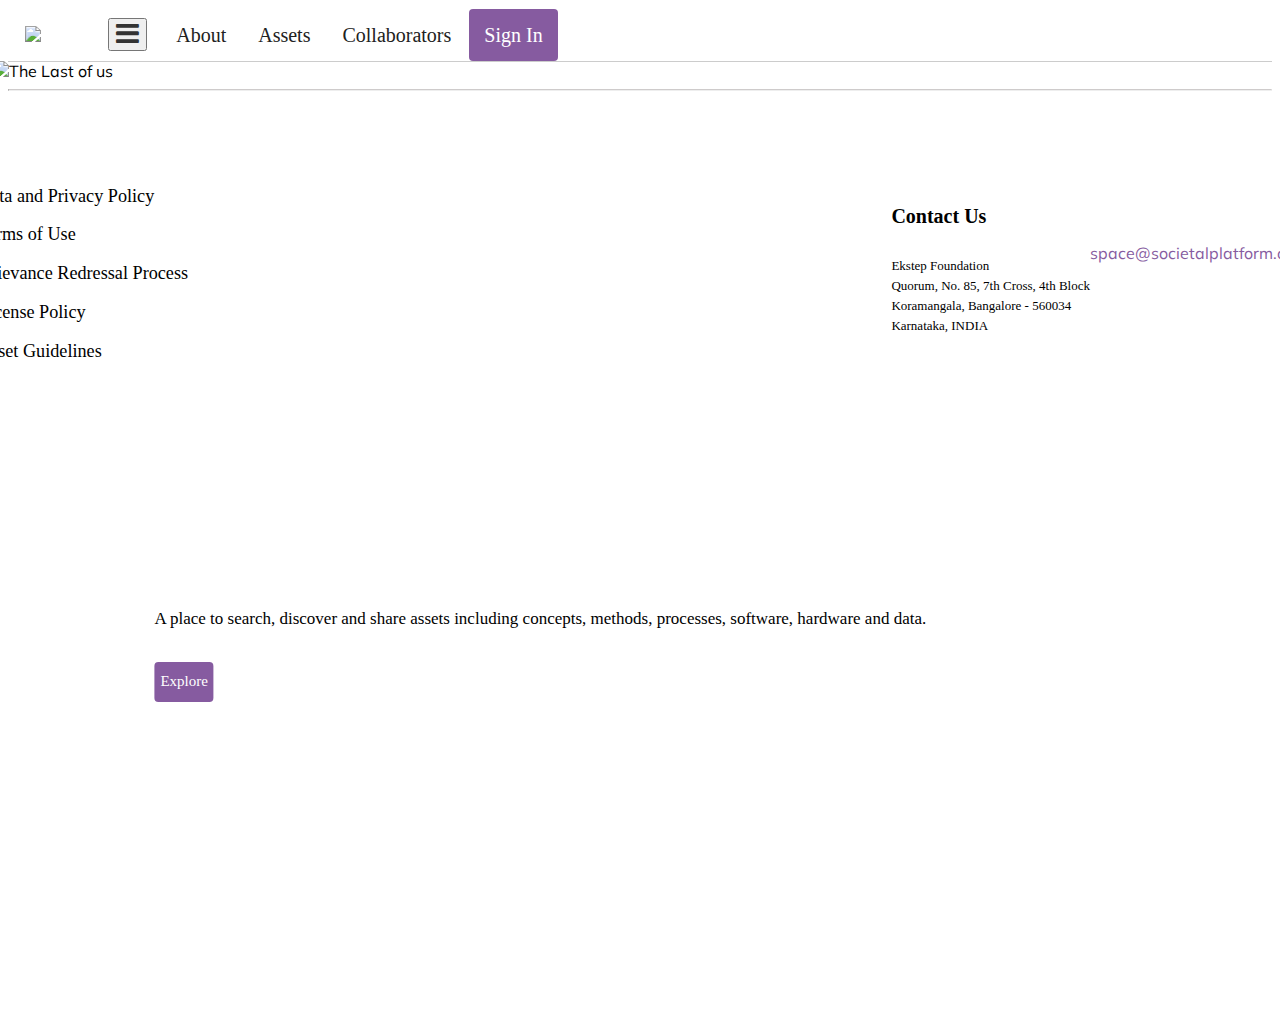
==== commit 3e0a6690: "Responsive Design Done" ====
--- a/src/app/tenant/space/index.html
+++ b/src/app/tenant/space/index.html
@@ -72,7 +72,7 @@
 <body>
 
 	<!-- Header -->
-	<header class="bg-white p-10" id="nav-bar">
+	<header class="bg-white p-10 d-flex flex-ai-center fl-wrap modify-header" id="nav-bar">
 		<div class="ui logo d-flex flex-ai-center row">
 			<div class="col2">
 				<span class="navbar-brand ">
@@ -87,17 +87,12 @@
 					<i class="fa fa-bars fa-2x"></i>
 				</button>
 			</div>
-			
-
-
-
 			<!-- <div class="col-lg-offset-3">
 					<a class="sunblogin menuItem font-weight-bold ml-auto btn btn-purple" href="/resources" id="ab">
 									Sign In </a>
 					</div> -->
-
 		</div>
-		<div style="display: flex;margin-right: 0;" class="container">
+		<div class="menu-items" style="display: flex;margin-right: 0;">
 				<nav class="navbar-collapse collapse menu-bar" id="menu" aria-expanded="false">
 					<div class="computer only menu-container">
 						<a class="menuItem links" onclick="gotoContact('about')">About</a>
@@ -236,7 +231,7 @@
 							color: Black!important;">Contact Us</h5>
 						</div>
 						<div class="row justify-center">
-							<div>
+							<div class="footer-sec2">
 								<p class="footer__right__content" style="font-family: 'MontserratRegular_2';">Ekstep
 									Foundation <br>
 									Quorum, No. 85, 7th Cross, 4th Block<br>
--- a/src/app/tenant/space/css/custom.css
+++ b/src/app/tenant/space/css/custom.css
@@ -1,5 +1,8 @@
 .menu-bar {
 	margin-left: 30px !important;
+}
+.fl-wrap {
+	flex-wrap: wrap;;
 }
 @media screen and (max-width:600px){
 .col-xxs-3{width:25% !important; padding-left:15px; padding-right:15px; position:relative; float:left;}
@@ -37,8 +40,15 @@
 .menu-container {
 	width: 100% !important;
 }
+.menu-items {
+	width: 100%;
+}
 .sunblogin {
 	margin: auto !important;
+}
+.footer-sec2 {
+	width: 100%;
+	text-align: center;
 }
 }
 @media screen and (max-width:480px){
@@ -70,8 +80,61 @@
 .col2 {
 	width: 70%;
 }
+.menu-bar {
+	margin-left: 0px !important;
+	width: 100%;
+}
+.menuItem {
+	display: block;
+    text-align: center;
+}
+.menu-container {
+	width: 100% !important;
+}
+.menu-items {
+	width: 100%;
+}
+.sunblogin {
+	margin: auto !important;
+}
+.footer-sec2 {
+	width: 100%;
+	text-align: center;
+}
 }
 
+@media (max-width: 767.98px) { 
+	.justify-center {
+		justify-content: center;
+	}
+	.slide-details{
+		font-size: 12px !important;
+		transform: translate(-50%,32%) !important;
+	}
+	.text {
+		display: none !important;
+	}
+	.col2 {
+		width: 70%;
+	}
+	.menu-bar {
+		margin-left: 0px !important;
+		width: 100%;
+	}
+	.menuItem {
+		display: block;
+		text-align: center;
+	}
+	.menu-container {
+		width: 100% !important;
+	}
+	.menu-items {
+		width: 100%;
+	}
+	.sunblogin {
+		margin: auto !important;
+	}
+}
 body{
 	font-family: 'Muli', sans-serif;
 	overflow-x: hidden;
@@ -1232,4 +1295,27 @@
 .text-purple{
 	text-decoration: none;
 color:#865BA0 !important;
+}
+@media all and (min-width: 768px) and (max-width: 971px) {
+	.modify-header {
+		flex-direction: row;
+    	flex-wrap: inherit;
+	}
+	.text {
+		display: none !important;
+	}
+	.justify-center {
+		justify-content: center;
+	}
+	.slide-details{
+		position: absolute;
+    	left: 40%;
+	}
+	.col2 {
+		width: 70%;
+	}
+	.footer-sec2 {
+		width: 100%;
+    	text-align: center;
+	}
 }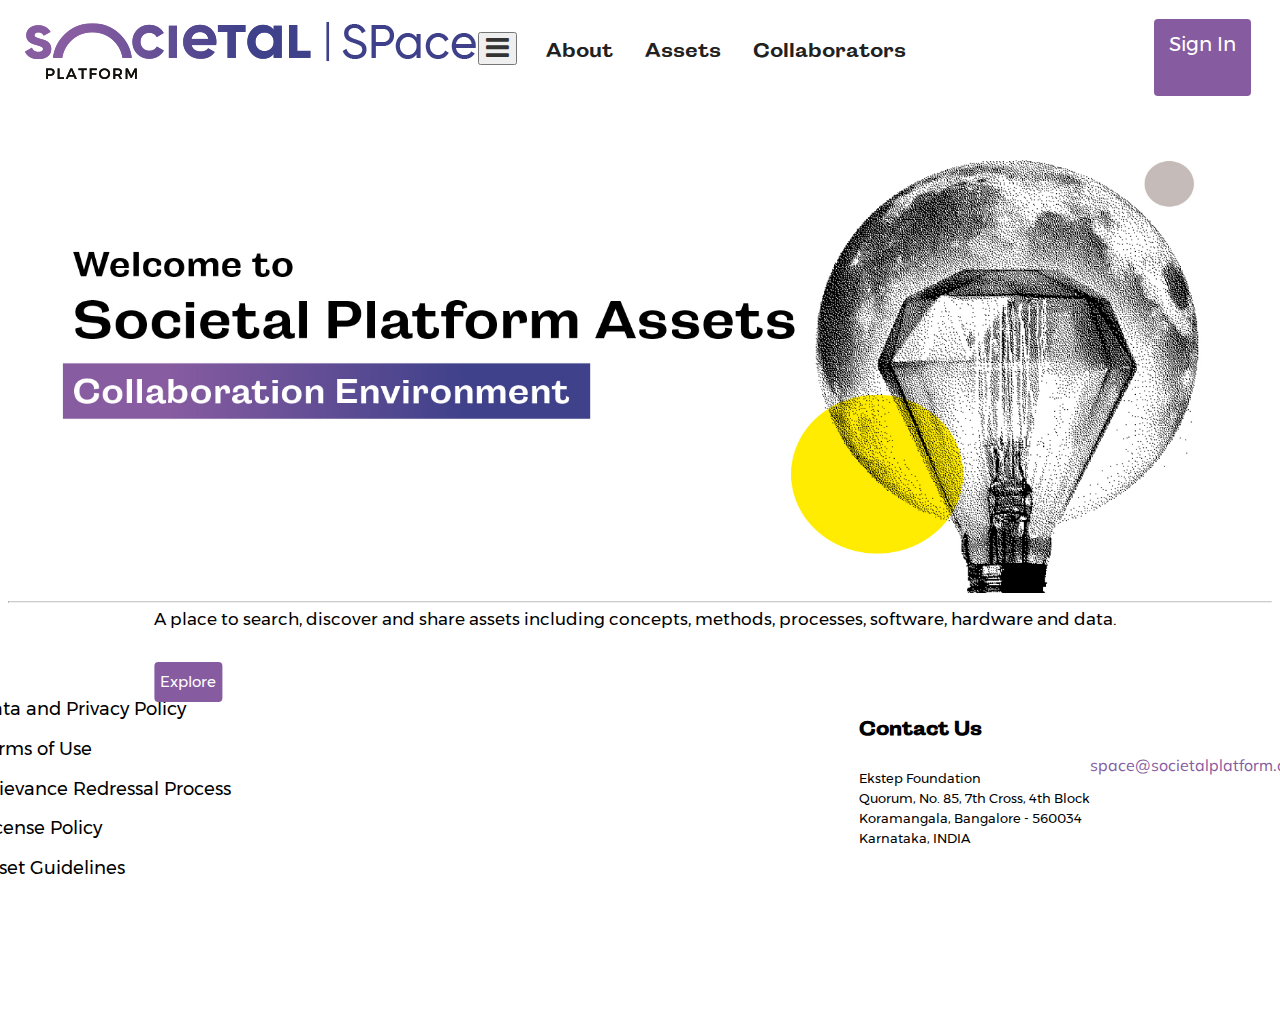
==== commit 8bc225a5: "Responsive Design Done" ====
--- a/src/app/tenant/space/index.html
+++ b/src/app/tenant/space/index.html
@@ -100,7 +100,7 @@
 						<a class="menuItem links" onclick="gotoContact('collaborators')">Collaborators</a>
 						<!-- <a class="menuItem" id="a" onclick="gotoContact('contactUs')">Contact</a> -->
 						<!-- <a class="menuItem" id="a" href="/contactUs">Contact</a> -->
-						<a class="col-lg-push-12 sunblogin menuItem font-weight-bold ml-auto btn btn-purple"
+						<a class="col-lg-push-12 sunblogin menuItem font-weight-bold ml-auto btn btn-purple sin-but"
 									href="/resources" id="ab">
 									Sign In </a>
 					</div>
--- a/src/app/tenant/space/css/custom.css
+++ b/src/app/tenant/space/css/custom.css
@@ -665,6 +665,11 @@
 	.playlist-cover {
 		height:360px;
 	}
+	.sin-but {
+		position: absolute !important;
+    	right: 25px;
+    	top: 15px;
+	}
 }
 /*Above 1280px*/
 @media screen and (min-width: 1280px){
@@ -727,7 +732,7 @@
 		font-family: 'Muli', sans-serif , Bold;
   }
   .text {
-    width: 74rem;
+    width: 51rem;
     margin: auto;
     display: block;
 	font-size: 17px;
@@ -1224,7 +1229,10 @@
 @media screen and (min-width:1024px) and (max-width: 1699px) {
     .footer1 {
         margin-top: 2rem !important;
-    }
+	}
+	.text {
+		width: 74rem;
+	}
 }
  @media screen and (min-width: 1700px) and (max-width:1800px) {
     .container{
